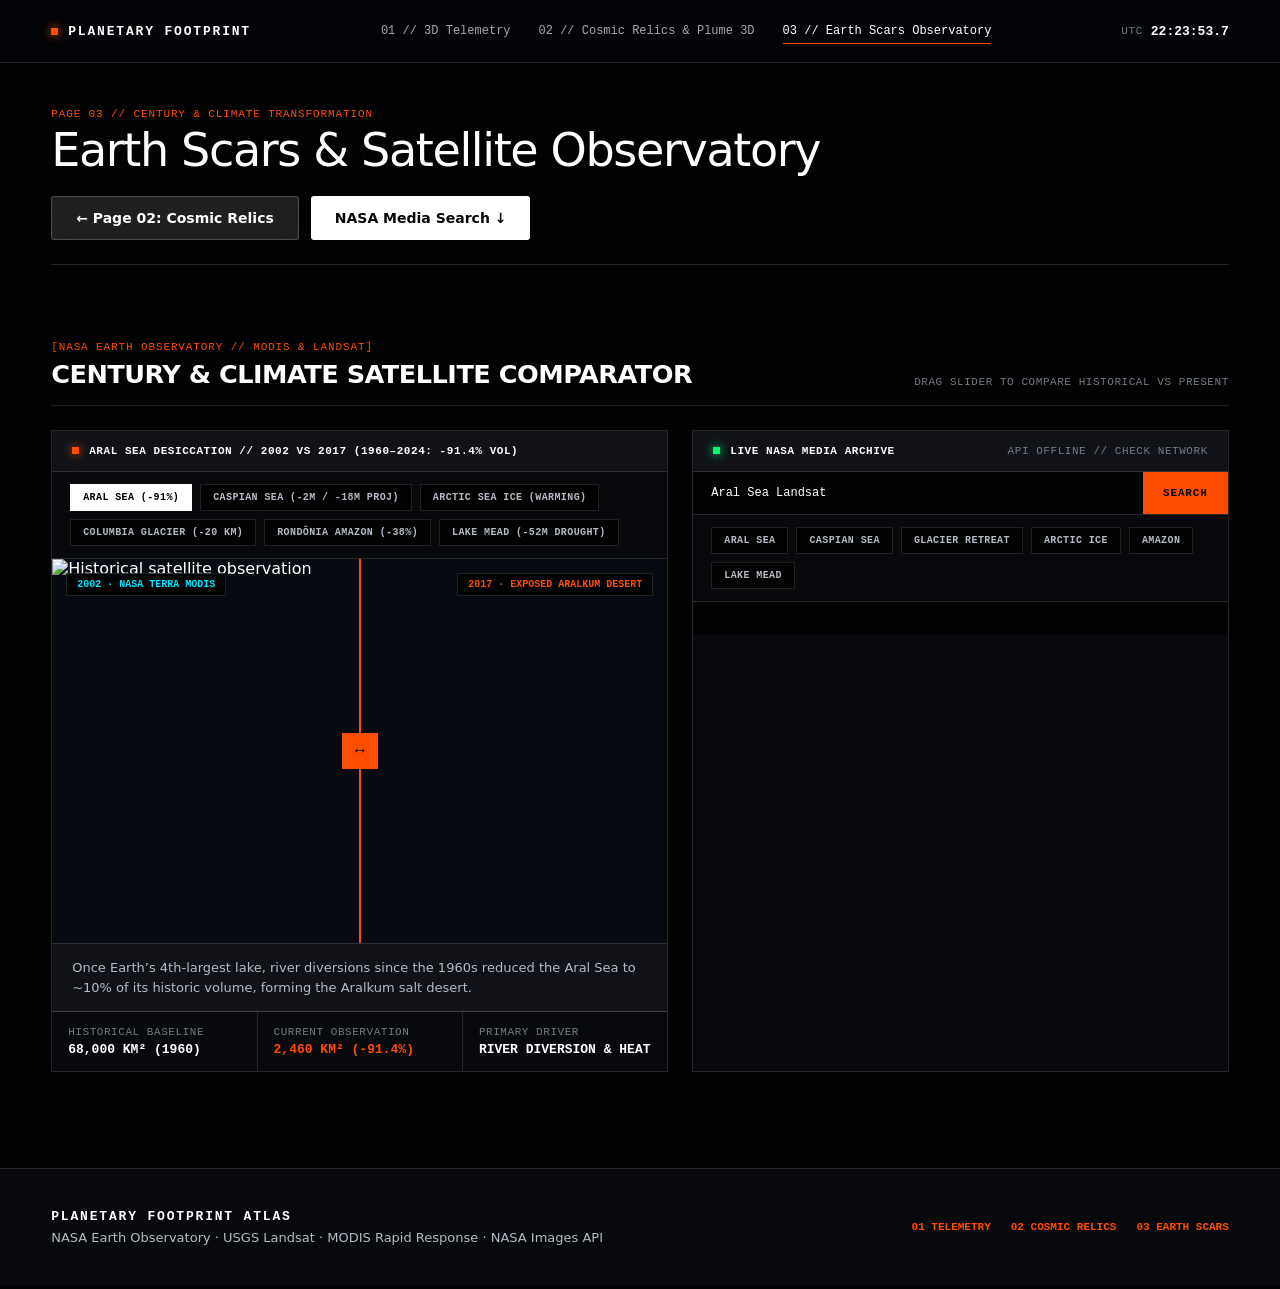
==== observatory.html @ a75065d1 "Add files via upload" ====
<!DOCTYPE html>
<html lang="en">
<head>
  <meta charset="UTF-8" />
  <meta name="viewport" content="width=device-width, initial-scale=1.0" />
  <title>EARTH SCARS &amp; SATELLITE OBSERVATORY // PLANETARY FOOTPRINT</title>
  <meta name="description" content="Compare real historical vs modern NASA satellite imagery of the Aral Sea, Caspian Sea, Arctic Sea Ice, Columbia Glacier, Amazon, and Lake Mead." />
  <link rel="stylesheet" href="style.css" />
</head>
<body>

  <header class="sys-header is-scrolled" id="sys-header">
    <div class="sys-header__inner page-container">
      <a href="index.html" class="sys-header__brand">
        <span class="signal-led signal-led--orange"></span>
        <span class="sys-code">PLANETARY FOOTPRINT</span>
      </a>

      <nav class="sys-header__nav" aria-label="Site Pages">
        <a href="index.html" class="sys-nav-link">01 // 3D Telemetry</a>
        <a href="relics.html" class="sys-nav-link">02 // Cosmic Relics &amp; Plume 3D</a>
        <a href="observatory.html" class="sys-nav-link active">03 // Earth Scars Observatory</a>
      </nav>

      <div class="sys-header__clock">
        <span class="mono-dim">UTC</span>
        <span id="utc-readout" class="mono-bright">00:00:00.0</span>
      </div>
    </div>
    <div id="scroll-progress" class="scroll-progress" aria-hidden="true"></div>
  </header>

  <main class="page-container main-stack page-sub-top">
    <section class="subhero">
      <div>
        <span class="sector-index">PAGE 03 // CENTURY &amp; CLIMATE TRANSFORMATION</span>
        <h1 class="subhero-title">Earth Scars &amp; Satellite Observatory</h1>
      </div>
      <div class="subhero-actions">
        <a href="relics.html" class="btn-cinema btn-cinema--ghost">&larr; Page 02: Cosmic Relics</a>
        <a href="#nasa-archive" class="btn-cinema btn-cinema--primary">NASA Media Search &darr;</a>
      </div>
    </section>

    <!-- REAL SATELLITE BEFORE/NOW COMPARATOR -->
    <section id="sector-earth" class="sector-block reveal-on-scroll is-visible">
      <div class="sector-header">
        <div class="sector-header__left">
          <span class="sector-index">[NASA EARTH OBSERVATORY // MODIS &amp; LANDSAT]</span>
          <h2 class="sector-title">CENTURY &amp; CLIMATE SATELLITE COMPARATOR</h2>
        </div>
        <div class="sector-header__right">
          <span class="mono-dim">DRAG SLIDER TO COMPARE HISTORICAL VS PRESENT</span>
        </div>
      </div>

      <div class="earth-archive-grid">
        <div class="viewport-box">
          <div class="viewport-toolbar">
            <div class="toolbar-title">
              <span class="signal-led signal-led--orange"></span>
              <span id="sat-title">ARAL SEA DESICCATION // 2002 VS 2017 (1960–2024: -91.4% VOL)</span>
            </div>
          </div>

          <div class="preset-strip" id="sat-case-tabs" role="group" aria-label="Satellite Case Studies">
            <button type="button" class="preset-btn active" data-case="aral">ARAL SEA (-91%)</button>
            <button type="button" class="preset-btn" data-case="caspian">CASPIAN SEA (-2M / -18M PROJ)</button>
            <button type="button" class="preset-btn" data-case="arctic">ARCTIC SEA ICE (WARMING)</button>
            <button type="button" class="preset-btn" data-case="columbia">COLUMBIA GLACIER (-20 KM)</button>
            <button type="button" class="preset-btn" data-case="rondonia">RONDÔNIA AMAZON (-38%)</button>
            <button type="button" class="preset-btn" data-case="mead">LAKE MEAD (-52M DROUGHT)</button>
          </div>

          <div class="scar-stage" id="sat-stage" tabindex="0" role="slider" aria-label="Before and Now Satellite Image Slider" aria-valuemin="2" aria-valuemax="98" aria-valuenow="50">
            <!-- Real Satellite NOW Image (Bottom layer) -->
            <img id="sat-img-after" class="sat-photo sat-photo--after" src="" alt="Modern satellite observation" />
            <!-- Real Satellite BEFORE Image (Clipped top layer) -->
            <img id="sat-img-before" class="sat-photo sat-photo--before" src="" alt="Historical satellite observation" />

            <span class="scar-tag scar-tag--before" id="sat-label-before">2002 · NASA TERRA MODIS</span>
            <span class="scar-tag scar-tag--after" id="sat-label-after">2017 · DESICCATED BASIN</span>

            <div id="sat-divider" class="scar-divider" style="left: 50%;">
              <div class="scar-handle">&harr;</div>
            </div>
          </div>

          <div class="scar-context-bar" id="sat-summary">
            Once Earth's 4th-largest lake, Soviet river diversions shrank the Aral Sea to ~10% of its 1960 extent, creating the new Aralkum Desert.
          </div>

          <div class="scar-metrics-row" id="sat-metrics">
            <div class="sat-metric-cell">
              <span class="mono-dim">HISTORICAL BASELINE</span>
              <span class="mono-bright" id="sat-m1">68,000 KM² (1960)</span>
            </div>
            <div class="sat-metric-cell">
              <span class="mono-dim">CURRENT OBSERVATION</span>
              <span class="mono-orange" id="sat-m2">2,460 KM² (-91.4%)</span>
            </div>
            <div class="sat-metric-cell">
              <span class="mono-dim">PRIMARY DRIVER</span>
              <span class="mono-bright" id="sat-m3">IRRIGATION &amp; ARIDIFICATION</span>
            </div>
          </div>
        </div>

        <!-- LIVE NASA IMAGES API ARCHIVE -->
        <div class="viewport-box" id="nasa-archive">
          <div class="viewport-toolbar">
            <div class="toolbar-title">
              <span class="signal-led signal-led--green"></span>
              <span>LIVE NASA MEDIA ARCHIVE</span>
            </div>
            <span class="mono-dim" id="api-status-badge">READY</span>
          </div>

          <form id="nasa-search-form" class="api-search-bar">
            <input
              type="text"
              id="nasa-search-input"
              class="api-input"
              value="Aral Sea Landsat"
              placeholder="Search NASA Archive (Caspian Sea, Glacier, Aral Sea)..."
              aria-label="Search NASA Image and Video Library"
            />
            <button type="submit" class="btn-industrial btn-industrial--primary">SEARCH</button>
          </form>

          <div class="preset-strip" id="api-quick-tags">
            <button type="button" class="preset-btn" data-query="Aral Sea Landsat">ARAL SEA</button>
            <button type="button" class="preset-btn" data-query="Caspian Sea MODIS">CASPIAN SEA</button>
            <button type="button" class="preset-btn" data-query="Columbia Glacier Alaska">GLACIER RETREAT</button>
            <button type="button" class="preset-btn" data-query="Arctic Sea Ice">ARCTIC ICE</button>
            <button type="button" class="preset-btn" data-query="Rondonia deforestation">AMAZON</button>
            <button type="button" class="preset-btn" data-query="Lake Mead drought">LAKE MEAD</button>
          </div>

          <div id="nasa-api-results" class="api-results-grid"></div>
        </div>
      </div>
    </section>
  </main>

  <footer class="sys-footer">
    <div class="page-container sys-footer__inner">
      <div class="sys-footer__cell">
        <div class="sys-code">PLANETARY FOOTPRINT ATLAS</div>
        <p class="footer-note">NASA Earth Observatory · USGS Landsat · MODIS Rapid Response · NASA Images API</p>
      </div>
      <div class="sys-footer__links">
        <a href="index.html">01 TELEMETRY</a>
        <a href="relics.html">02 COSMIC RELICS</a>
        <a href="observatory.html">03 EARTH SCARS</a>
      </div>
    </div>
  </footer>

  <!-- Hidden DOM compat shim for app.js -->
  <div hidden aria-hidden="true">
    <span id="live-voyager-au"></span>
    <span id="eyes-active-label"></span>
    <a id="eyes-external-link"></a>
    <div id="eyes-preset-strip"></div>
    <iframe id="nasa-eyes-iframe"></iframe>
    <span id="glb-active-label"></span>
    <a id="glb-source-link"></a>
    <div id="glb-preset-strip"></div>
    <div id="nasa-model-viewer"></div>
    <span id="glb-description"></span>
    <div id="nssdca-filter-bar"></div>
    <div id="nssdca-cards-container"></div>
    <div id="artemis-body-switch"></div>
    <span id="artemis-map-title"></span>
    <button id="sim-apollo12-case"></button>
    <button id="sim-safe-case"></button>
    <canvas id="artemis-canvas" width="920" height="500"></canvas>
    <span id="artemis-cursor-readout"></span>
    <div id="artemis-verdict-box"></div>
    <div id="artemis-verdict-title"></div>
    <div id="artemis-verdict-text"></div>
    <span id="artemis-latlon"></span>
    <span id="artemis-nearest-relic"></span>
    <span id="artemis-standoff-km"></span>
    <span id="artemis-plume-vel"></span>
    <table><tbody id="artemis-matrix-body"></tbody></table>
    <span id="scar-active-title"></span>
    <div id="scar-selector"></div>
    <div id="scar-stage"></div>
    <canvas id="scar-canvas" width="880" height="460"></canvas>
    <div id="scar-divider"></div>
    <div id="scar-metrics-row"></div>
  </div>

  <script src="app.js"></script>
  <script>
    (function () {
      const progressBar = document.getElementById('scroll-progress');
      window.addEventListener('scroll', () => {
        const docH = document.documentElement.scrollHeight - window.innerHeight;
        if (progressBar) progressBar.style.width = (docH > 0 ? Math.min(100, (window.scrollY / docH) * 100) : 0).toFixed(2) + '%';
      }, { passive: true });

      // Verified NASA Earth Observatory / Wikimedia Commons Satellite Image Pairs
      const CASES = {
        aral: {
          title: 'ARAL SEA DESICCATION // 2002 VS 2017 (1960–2024: -91.4% VOL)',
          beforeImg: 'https://upload.wikimedia.org/wikipedia/commons/7/70/Aral_sea_from_space_in_2002.jpg',
          afterImg: 'https://upload.wikimedia.org/wikipedia/commons/2/23/Aral_Sea_August_2017.jpg',
          beforeLabel: '2002 · NASA TERRA MODIS',
          afterLabel: '2017 · EXPOSED ARALKUM DESERT',
          summary: 'Once Earth’s 4th-largest lake, river diversions since the 1960s reduced the Aral Sea to ~10% of its historic volume, forming the Aralkum salt desert.',
          m1: '68,000 KM² (1960)',
          m2: '2,460 KM² (-91.4%)',
          m3: 'RIVER DIVERSION & HEAT'
        },
        caspian: {
          title: 'CASPIAN SEA RETREAT // 2006 VS 2024 (WARMING EVAPORATION)',
          beforeImg: 'https://assets.science.nasa.gov/dynamicimage/assets/science/esd/eo/images/imagerecords/150000/150452/caspian_amo_2006263.jpg',
          afterImg: 'https://commons.wikimedia.org/wiki/Special:FilePath/Shrinking_Caspian_Sea_(MODIS_2024-10-08).jpg?width=1200',
          beforeLabel: 'SEPT 2006 · TERRA MODIS',
          afterLabel: 'SEPT 2024 · EXPOSED SALT CRUST',
          summary: 'Earth’s largest inland sea is dropping rapidly as warmer air increases evaporation. Projections warn of a 9–18 m drop by 2100, exposing 93,000 km² of dry seabed.',
          m1: '-27M MSL (1995 PEAK)',
          m2: '-2.0M DROP (36K KM² RISK)',
          m3: 'GLOBAL WARMING EVAPORATION'
        },
        arctic: {
          title: 'ARCTIC SEA ICE DECLINE // 1984 VS 2016 (GLOBAL WARMING)',
          beforeImg: 'https://upload.wikimedia.org/wikipedia/commons/0/0e/September_arctic_sea_ice_extent_and_age_for_1984.png',
          afterImg: 'https://upload.wikimedia.org/wikipedia/commons/e/ec/Arctic_Sea_Ice_Is_Losing_Its_Bulwark_Against_Warming_Summers_%2829992498773%29.jpg',
          beforeLabel: 'SEPT 1984 · MULTI-YEAR ICE PACK',
          afterLabel: '2016+ · THINNED SEASONAL ICE',
          summary: 'Arctic warming has eliminated 95% of the oldest, thickest multi-year sea ice since 1984, replacing bright reflective ice with dark heat-absorbing ocean.',
          m1: '7.0M KM² (1980s MIN)',
          m2: '-95% OLD THICK ICE LOST',
          m3: 'POLAR AMPLIFICATION (+3.8×)'
        },
        columbia: {
          title: 'COLUMBIA GLACIER RETREAT, ALASKA // 1986 VS 2011+ (LANDSAT)',
          beforeImg: 'https://assets.science.nasa.gov/dynamicimage/assets/science/esd/eo/woc/images/columbia_glacier/columbia_tm5_1986209.jpg',
          afterImg: 'https://upload.wikimedia.org/wikipedia/commons/d/d3/World_of_Change_Columbia_Glacier%2C_Alaska_%287215814492%29.png',
          beforeLabel: 'JULY 1986 · LANDSAT 5',
          afterLabel: '2011+ · >20 KM TERMINUS RETREAT',
          summary: 'One of Earth’s fastest-retreating tidewater glaciers: since 1980 it has retreated over 20 km inland and lost roughly half its total ice thickness and volume.',
          m1: 'HEATHER ISLAND (1980)',
          m2: '-20 KM RETREAT / -50% VOL',
          m3: 'OCEAN & AIR WARMING'
        },
        rondonia: {
          title: 'RONDÔNIA AMAZON DEFORESTATION // 2000 VS 2007 (TERRA MODIS)',
          beforeImg: 'https://upload.wikimedia.org/wikipedia/commons/3/34/Amazon_deforestation_20000730.jpg',
          afterImg: 'https://assets.science.nasa.gov/dynamicimage/assets/science/esd/eo/images/imagerecords/38000/38782/amazon_deforestation_20070812.jpg',
          beforeLabel: 'JULY 2000 · INTACT CANOPY',
          afterLabel: 'AUG 2007 · FISHBONE CLEARINGS',
          summary: 'Road networks carved characteristic fishbone clearings across Rondônia, converting carbon-rich tropical rainforest into pasture and cropland.',
          m1: '208,000 KM² FOREST',
          m2: '-38% CANOPY CLEARED',
          m3: 'LOGGING & CATTLE EXPANSION'
        },
        mead: {
          title: 'LAKE MEAD MEGADROUGHT // 2000 VS 2022 (LANDSAT 7 & 8)',
          beforeImg: 'https://upload.wikimedia.org/wikipedia/commons/5/58/Lake_Mead_6_July_2000.jpg',
          afterImg: 'https://commons.wikimedia.org/wiki/Special:FilePath/Lake_Mead_3_July_2022.jpg?width=1200',
          beforeLabel: 'JULY 2000 · 341M ELEVATION',
          afterLabel: 'JULY 2022 · 27% CAPACITY',
          summary: 'Twenty-two years of climate-driven Western U.S. megadrought and over-allocation dropped Lake Mead by 52 meters, exposing bleached mineral bathtub rings.',
          m1: '365M ELEV (FULL)',
          m2: '317M (27% CAPACITY)',
          m3: 'MEGADROUGHT & DEMAND'
        }
      };

      const stage = document.getElementById('sat-stage');
      const divider = document.getElementById('sat-divider');
      const beforeImg = document.getElementById('sat-img-before');
      const afterImg = document.getElementById('sat-img-after');
      const tabs = document.getElementById('sat-case-tabs');
      let splitPct = 50;

      function applySplit(pct) {
        splitPct = Math.max(2, Math.min(98, pct));
        divider.style.left = splitPct + '%';
        beforeImg.style.clipPath = `inset(0 ${(100 - splitPct).toFixed(2)}% 0 0)`;
        stage.setAttribute('aria-valuenow', Math.round(splitPct));
      }

      function loadCase(key) {
        const d = CASES[key] || CASES.aral;
        document.getElementById('sat-title').textContent = d.title;
        document.getElementById('sat-label-before').textContent = d.beforeLabel;
        document.getElementById('sat-label-after').textContent = d.afterLabel;
        document.getElementById('sat-summary').textContent = d.summary;
        document.getElementById('sat-m1').textContent = d.m1;
        document.getElementById('sat-m2').textContent = d.m2;
        document.getElementById('sat-m3').textContent = d.m3;
        beforeImg.src = d.beforeImg;
        afterImg.src = d.afterImg;
      }

      tabs.addEventListener('click', (e) => {
        const btn = e.target.closest('[data-case]');
        if (!btn) return;
        tabs.querySelectorAll('.preset-btn').forEach((b) => b.classList.toggle('active', b === btn));
        loadCase(btn.dataset.case);
      });

      let dragging = false;
      function updateFromPointer(clientX) {
        const r = stage.getBoundingClientRect();
        applySplit(((clientX - r.left) / r.width) * 100);
      }
      stage.addEventListener('pointerdown', (e) => { dragging = true; stage.setPointerCapture(e.pointerId); updateFromPointer(e.clientX); });
      stage.addEventListener('pointermove', (e) => { if (dragging) updateFromPointer(e.clientX); });
      stage.addEventListener('pointerup', () => { dragging = false; });
      stage.addEventListener('keydown', (e) => {
        if (e.key === 'ArrowLeft') applySplit(splitPct - 4);
        if (e.key === 'ArrowRight') applySplit(splitPct + 4);
      });

      loadCase('aral');
      applySplit(50);

      // Load ?q= deep link if navigated from Page 2
      const q = new URLSearchParams(window.location.search).get('q');
      if (q) {
        const input = document.getElementById('nasa-search-input');
        const form = document.getElementById('nasa-search-form');
        if (input && form) {
          input.value = q;
          setTimeout(() => form.dispatchEvent(new Event('submit', { bubbles: true, cancelable: true })), 150);
        }
      }
    })();
  </script>
</body>
</html>
---- style.css ----
@font-face {
  font-family: 'Geist';
  src: url('https://cdn.jsdelivr.net/npm/geist@1.3.0/dist/fonts/geist-sans/Geist-Regular.woff2') format('woff2');
  font-weight: 400; font-style: normal; font-display: swap;
}
@font-face {
  font-family: 'Geist';
  src: url('https://cdn.jsdelivr.net/npm/geist@1.3.0/dist/fonts/geist-sans/Geist-SemiBold.woff2') format('woff2');
  font-weight: 600; font-style: normal; font-display: swap;
}
@font-face {
  font-family: 'Geist Mono';
  src: url('https://cdn.jsdelivr.net/npm/geist@1.3.0/dist/fonts/geist-mono/GeistMono-Regular.woff2') format('woff2');
  font-weight: 400; font-style: normal; font-display: swap;
}
@font-face {
  font-family: 'Geist Mono';
  src: url('https://cdn.jsdelivr.net/npm/geist@1.3.0/dist/fonts/geist-mono/GeistMono-SemiBold.woff2') format('woff2');
  font-weight: 600; font-style: normal; font-display: swap;
}

:root {
  --font-sans: 'Geist', system-ui, -apple-system, sans-serif;
  --font-mono: 'Geist Mono', ui-monospace, SFMono-Regular, monospace;
  --bg-void: #020203;
  --bg-panel: #08090c;
  --bg-elevated: #101218;
  --bg-hover: #171a22;
  --grid-line: rgba(255, 255, 255, 0.12);
  --grid-line-strong: rgba(255, 255, 255, 0.28);
  --text-white: #ffffff;
  --text-steel: #b4bac4;
  --text-dim: #737a86;
  --sig-orange: #ff4d00;
  --sig-green: #00ff66;
  --sig-red: #ff2a4b;
  --sig-cyan: #00e5ff;
  --ease-out-expo: cubic-bezier(0.16, 1, 0.3, 1);
}

*, *::before, *::after { box-sizing: border-box; margin: 0; padding: 0; font-style: normal; }
html { scroll-behavior: smooth; background-color: var(--bg-void); color: var(--text-white); font-family: var(--font-sans); }
body { background-color: var(--bg-void); min-height: 100vh; overflow-x: hidden; -webkit-font-smoothing: antialiased; }
a { color: inherit; text-decoration: none; }
button, input { font-family: inherit; background: none; border: none; color: inherit; }
button { cursor: pointer; }

.page-container { width: 100%; max-width: 1480px; margin: 0 auto; padding-left: clamp(20px, 4vw, 64px); padding-right: clamp(20px, 4vw, 64px); }
.main-stack { display: flex; flex-direction: column; gap: 76px; padding-top: 72px; padding-bottom: 96px; }
.page-sub-top { padding-top: 108px; }

/* HEADER */
.sys-header { position: fixed; top: 0; left: 0; right: 0; z-index: 200; transition: background-color 0.3s ease, border-color 0.3s ease; border-bottom: 1px solid transparent; }
.sys-header.is-scrolled { background-color: rgba(4, 5, 8, 0.88); backdrop-filter: blur(16px); border-bottom-color: var(--grid-line); }
.sys-header__inner { height: 62px; display: flex; align-items: center; justify-content: space-between; gap: 24px; }
.sys-header__brand { display: inline-flex; align-items: center; gap: 10px; }
.sys-code { font-family: var(--font-mono); font-size: 13px; font-weight: 600; letter-spacing: 0.14em; }
.signal-led { width: 7px; height: 7px; display: inline-block; flex-shrink: 0; }
.signal-led--orange { background-color: var(--sig-orange); box-shadow: 0 0 10px var(--sig-orange); }
.signal-led--green { background-color: var(--sig-green); box-shadow: 0 0 10px var(--sig-green); }
.sys-header__nav { display: flex; align-items: center; gap: 28px; overflow-x: auto; }
.sys-nav-link { font-family: var(--font-mono); font-size: 12px; color: rgba(255, 255, 255, 0.65); white-space: nowrap; padding: 6px 0; position: relative; transition: color 0.2s ease; }
.sys-nav-link:hover, .sys-nav-link.active { color: var(--text-white); }
.sys-nav-link.active::after { content: ''; position: absolute; left: 0; right: 0; bottom: 0; height: 1px; background-color: var(--sig-orange); }
.sys-header__clock { display: flex; align-items: center; gap: 8px; font-family: var(--font-mono); font-size: 12px; }
.scroll-progress { position: absolute; left: 0; bottom: -1px; height: 2px; width: 0%; background: linear-gradient(90deg, var(--sig-orange), var(--sig-cyan)); pointer-events: none; }

.mono-dim { font-family: var(--font-mono); font-size: 11px; color: var(--text-dim); letter-spacing: 0.05em; }
.mono-bright { font-family: var(--font-mono); font-size: 13px; font-weight: 600; color: var(--text-white); }
.mono-orange { font-family: var(--font-mono); font-size: 13px; font-weight: 600; color: var(--sig-orange); }

/* HERO */
.hero-stage { position: relative; min-height: 100vh; display: flex; align-items: center; overflow: hidden; background: radial-gradient(circle at 72% 48%, #101622 0%, #020203 70%); }
#hero-3d-canvas { position: absolute; inset: 0; width: 100%; height: 100%; z-index: 1; }
.hero-vignette { position: absolute; inset: 0; z-index: 2; pointer-events: none; background: linear-gradient(90deg, rgba(2,2,3,0.86) 0%, rgba(2,2,3,0.42) 48%, rgba(2,2,3,0.08) 100%), linear-gradient(180deg, rgba(2,2,3,0.35) 0%, rgba(2,2,3,0) 30%, rgba(2,2,3,0.92) 100%); }
.hero-3d-craft { position: absolute; right: 4%; top: 12%; width: min(46vw, 660px); height: min(68vh, 620px); z-index: 3; animation: hero-float 7s ease-in-out infinite; }
.hero-3d-craft model-viewer { width: 100%; height: 100%; background: transparent; --poster-color: transparent; }
@keyframes hero-float { 0%, 100% { transform: translateY(0px); } 50% { transform: translateY(-12px); } }
.hero-inner { position: relative; z-index: 4; padding-top: 90px; padding-bottom: 60px; pointer-events: none; }
.hero-minimal { max-width: 600px; display: flex; flex-direction: column; gap: 22px; pointer-events: auto; }
.display-title { font-size: clamp(2.8rem, 5.2vw, 4.75rem); font-weight: 400; line-height: 1.02; letter-spacing: -0.035em; color: var(--text-white); }
.hero-lead { font-size: clamp(1.05rem, 1.45vw, 1.3rem); color: rgba(255, 255, 255, 0.78); line-height: 1.45; max-width: 480px; }
.hero-actions { display: flex; flex-wrap: wrap; gap: 12px; margin-top: 6px; }
.btn-cinema { display: inline-flex; align-items: center; gap: 10px; padding: 13px 24px; font-size: 14px; font-weight: 600; border-radius: 3px; transition: transform 0.22s var(--ease-out-expo), background-color 0.2s ease; }
.btn-cinema:hover { transform: translateY(-2px); }
.btn-cinema--primary { background-color: #ffffff; color: #050507; }
.btn-cinema--ghost { background-color: rgba(255, 255, 255, 0.12); backdrop-filter: blur(10px); color: #ffffff; border: 1px solid rgba(255, 255, 255, 0.2); }
.btn-cinema--ghost:hover { background-color: rgba(255, 255, 255, 0.2); }
.hero-strip { margin-top: 32px; padding-top: 22px; border-top: 1px solid rgba(255, 255, 255, 0.16); display: flex; flex-wrap: wrap; gap: 32px; }
.hero-strip__item { display: flex; flex-direction: column; gap: 4px; }
.hero-strip__brand { font-family: var(--font-mono); font-size: 10px; letter-spacing: 0.14em; color: rgba(255, 255, 255, 0.52); }
.hero-strip__val { font-family: var(--font-mono); font-size: 13px; font-weight: 600; color: rgba(255, 255, 255, 0.92); }

/* SUBPAGE COMPACT BANNER & PAGE PORTALS */
.subhero { display: flex; flex-wrap: wrap; justify-content: space-between; align-items: flex-end; gap: 20px; padding-bottom: 24px; border-bottom: 1px solid var(--grid-line); }
.subhero-title { font-size: clamp(2rem, 3.6vw, 3.1rem); font-weight: 400; letter-spacing: -0.03em; line-height: 1.08; }
.subhero-actions { display: flex; flex-wrap: wrap; gap: 12px; }

.page-portals { display: grid; grid-template-columns: 1fr 1fr; gap: 24px; }
.portal-card { border: 1px solid var(--grid-line); background: var(--bg-panel); padding: 32px; display: flex; flex-direction: column; justify-content: space-between; gap: 20px; transition: border-color 0.2s ease, transform 0.25s var(--ease-out-expo), background-color 0.2s ease; }
.portal-card:hover { border-color: var(--sig-orange); background: var(--bg-elevated); transform: translateY(-4px); }
.portal-title { font-size: 22px; font-weight: 600; margin-top: 6px; }
.portal-desc { font-size: 14px; color: var(--text-steel); margin-top: 8px; line-height: 1.55; }
.portal-arrow { font-family: var(--font-mono); font-size: 12px; font-weight: 600; color: var(--sig-orange); }

/* REVEALS */
.reveal-on-scroll { opacity: 0; transform: translateY(28px); transition: opacity 0.7s var(--ease-out-expo), transform 0.7s var(--ease-out-expo); }
.reveal-on-scroll.is-visible { opacity: 1; transform: translateY(0); }
.card-animate-ready { opacity: 0; transform: translateY(18px); transition: opacity 0.55s var(--ease-out-expo), transform 0.55s var(--ease-out-expo), border-color 0.2s ease, background-color 0.2s ease; transition-delay: calc(var(--stagger, 0) * 35ms); }
.card-animate-ready.card-animate-in { opacity: 1; transform: translateY(0); }

/* SECTORS */
.sector-block { scroll-margin-top: 86px; display: flex; flex-direction: column; gap: 24px; }
.sector-header { display: flex; flex-wrap: wrap; justify-content: space-between; align-items: flex-end; padding-bottom: 16px; border-bottom: 1px solid var(--grid-line); gap: 16px; }
.sector-index { display: block; font-family: var(--font-mono); font-size: 11px; color: var(--sig-orange); letter-spacing: 0.08em; margin-bottom: 6px; }
.sector-title { font-size: clamp(20px, 2vw, 28px); font-weight: 600; letter-spacing: -0.02em; text-transform: uppercase; }

/* SECTOR 01 */
.dual-3d-grid { display: grid; grid-template-columns: minmax(0, 1.2fr) minmax(0, 1fr); gap: 24px; }
.viewport-box { display: flex; flex-direction: column; border: 1px solid var(--grid-line); background-color: var(--bg-panel); overflow: hidden; }
.viewport-toolbar { display: flex; justify-content: space-between; align-items: center; padding: 14px 20px; border-bottom: 1px solid var(--grid-line); background-color: var(--bg-elevated); gap: 12px; flex-wrap: wrap; }
.toolbar-title { display: flex; align-items: center; gap: 10px; font-family: var(--font-mono); font-size: 11px; font-weight: 600; letter-spacing: 0.05em; }
.toolbar-ext { font-family: var(--font-mono); font-size: 11px; color: var(--sig-orange); font-weight: 600; }
.preset-strip { display: flex; flex-wrap: wrap; gap: 8px; padding: 12px 18px; border-bottom: 1px solid var(--grid-line); background-color: var(--bg-panel); }
.preset-btn { padding: 7px 12px; font-family: var(--font-mono); font-size: 10px; font-weight: 600; letter-spacing: 0.04em; color: var(--text-steel); border: 1px solid var(--grid-line); background-color: var(--bg-void); transition: all 0.16s ease; }
.preset-btn:hover { color: var(--text-white); border-color: var(--grid-line-strong); background-color: var(--bg-hover); }
.preset-btn.active { background-color: var(--text-white); border-color: var(--text-white); color: var(--bg-void); }
.iframe-stage, .model-stage { position: relative; width: 100%; height: 500px; background-color: #030305; }
#nasa-eyes-iframe, #nasa-model-viewer { width: 100%; height: 100%; border: none; display: block; }
.viewport-footer { display: flex; justify-content: space-between; align-items: center; padding: 14px 20px; border-top: 1px solid var(--grid-line); background-color: var(--bg-elevated); font-family: var(--font-mono); font-size: 11px; color: var(--text-steel); gap: 12px; flex-wrap: wrap; }

/* SECTOR 02: VISUAL NSSDCA CARDS */
.filter-bar { display: flex; flex-wrap: wrap; gap: 8px; }
.filter-btn { padding: 9px 15px; font-family: var(--font-mono); font-size: 11px; font-weight: 600; color: var(--text-steel); border: 1px solid var(--grid-line); background-color: var(--bg-panel); transition: all 0.18s ease; }
.filter-btn.active, .filter-btn:hover { background-color: var(--text-white); border-color: var(--text-white); color: var(--bg-void); }
.nssdca-grid { display: grid; grid-template-columns: repeat(auto-fill, minmax(340px, 1fr)); gap: 24px; }
.nssdca-card { border: 1px solid var(--grid-line); background-color: var(--bg-panel); display: flex; flex-direction: column; justify-content: space-between; overflow: hidden; }
.nssdca-card:hover { border-color: var(--grid-line-strong); background-color: var(--bg-elevated); transform: translateY(-4px); }
.nssdca-card__media { position: relative; height: 190px; background: radial-gradient(circle at 50% 40%, #151b26 0%, #06070a 100%); border-bottom: 1px solid var(--grid-line); overflow: hidden; }
.nssdca-card__media img { position: absolute; inset: 0; width: 100%; height: 100%; object-fit: cover; opacity: 0; transition: opacity 0.5s ease, transform 0.6s var(--ease-out-expo); }
.nssdca-card__media img.is-loaded { opacity: 0.88; }
.nssdca-card:hover .nssdca-card__media img.is-loaded { transform: scale(1.04); opacity: 1; }
.nssdca-media-overlay { position: absolute; inset: 0; padding: 14px; display: flex; justify-content: space-between; align-items: flex-start; background: linear-gradient(180deg, rgba(0,0,0,0.68) 0%, rgba(0,0,0,0) 45%, rgba(8,9,12,0.92) 100%); pointer-events: none; }
.nssdca-id-badge { font-family: var(--font-mono); font-size: 10px; font-weight: 600; color: var(--sig-orange); background: rgba(0,0,0,0.75); border: 1px solid var(--sig-orange); padding: 3px 8px; }
.nssdca-domain-tag { font-family: var(--font-mono); font-size: 10px; color: var(--text-white); background: rgba(0,0,0,0.72); border: 1px solid var(--grid-line); padding: 3px 8px; }
.nssdca-card > :not(.nssdca-card__media) { padding-left: 22px; padding-right: 22px; }
.nssdca-title { font-size: 18px; font-weight: 600; text-transform: uppercase; margin-top: 18px; line-height: 1.25; }
.nssdca-resting { font-family: var(--font-mono); font-size: 11px; color: var(--sig-green); margin-top: 6px; }
.nssdca-desc { font-size: 13px; color: var(--text-steel); line-height: 1.55; margin-top: 12px; display: -webkit-box; -webkit-line-clamp: 2; -webkit-box-orient: vertical; overflow: hidden; }
.nssdca-meta-table { display: grid; grid-template-columns: 1fr 1fr; gap: 1px; background-color: var(--grid-line); border-top: 1px solid var(--grid-line); border-bottom: 1px solid var(--grid-line); margin-top: 16px; padding-left: 0 !important; padding-right: 0 !important; }
.nssdca-meta-cell { padding: 11px 16px; background-color: var(--bg-void); font-family: var(--font-mono); font-size: 11px; }
.nssdca-meta-cell span { display: block; font-size: 9px; color: var(--text-dim); margin-bottom: 3px; }
.nssdca-actions { display: flex; flex-wrap: wrap; gap: 8px; padding-top: 16px; padding-bottom: 20px; }
.micro-action { padding: 8px 12px; font-family: var(--font-mono); font-size: 10px; font-weight: 600; letter-spacing: 0.04em; border: 1px solid var(--grid-line-strong); background-color: var(--bg-void); color: var(--text-white); transition: all 0.15s ease; }
.micro-action:hover { background-color: var(--text-white); color: var(--bg-void); }
.micro-action--alert { border-color: var(--sig-orange); color: var(--sig-orange); }
.micro-action--alert:hover { background-color: var(--sig-orange); color: var(--bg-void); }

/* SECTOR 03: 3D ARTEMIS */
.artemis-layout { display: grid; grid-template-columns: minmax(0, 1.38fr) minmax(350px, 410px); gap: 24px; align-items: start; }
.artemis-map-cell { border: 1px solid var(--grid-line); background-color: var(--bg-panel); display: flex; flex-direction: column; }
.toolbar-actions { display: flex; gap: 8px; flex-wrap: wrap; }
.tactical-canvas-wrap { position: relative; width: 100%; aspect-ratio: 920 / 500; background-color: #05070a; overflow: hidden; cursor: crosshair; }
#artemis-canvas { position: absolute; inset: 0; width: 100%; height: 100%; opacity: 0; pointer-events: none; }
#artemis-3d-canvas { position: relative; z-index: 2; width: 100%; height: 100%; display: block; }
.artemis-3d-labels { position: absolute; inset: 0; z-index: 3; pointer-events: none; }
.artemis-pin { position: absolute; transform: translate(-50%, -100%); padding: 3px 8px; font-family: var(--font-mono); font-size: 10px; font-weight: 600; color: #ffffff; background: rgba(6,8,12,0.85); border: 1px solid var(--sig-orange); white-space: nowrap; }
.artemis-pin.is-breach { border-color: var(--sig-red); color: #ffdbe1; background: rgba(90,8,20,0.9); }
.artemis-hud-cell { display: flex; flex-direction: column; border: 1px solid var(--grid-line); background-color: var(--bg-panel); }
.hud-block { padding: 18px 20px; border-bottom: 1px solid var(--grid-line); display: flex; flex-direction: column; gap: 10px; }
.hud-block:last-child { border-bottom: none; }
.verdict-banner { padding: 14px; border: 1px solid var(--grid-line-strong); }
.verdict-banner--ok { border-color: var(--sig-green); background-color: rgba(0,255,102,0.06); }
.verdict-banner--violation { border-color: var(--sig-red); background-color: rgba(255,42,75,0.12); }
.verdict-title { font-family: var(--font-mono); font-size: 12px; font-weight: 600; margin-bottom: 4px; }
.verdict-banner--ok .verdict-title { color: var(--sig-green); }
.verdict-banner--violation .verdict-title { color: var(--sig-red); }
.verdict-text { font-size: 12px; color: var(--text-steel); line-height: 1.5; }
.hud-metrics-grid { display: grid; grid-template-columns: 1fr 1fr; border-bottom: 1px solid var(--grid-line); }
.hud-metric { padding: 14px 18px; border-right: 1px solid var(--grid-line); border-bottom: 1px solid var(--grid-line); display: flex; flex-direction: column; gap: 4px; }
.hud-metric:nth-child(2n) { border-right: none; }
.hud-metric:nth-last-child(-n+2) { border-bottom: none; }
.precedent-thumb { position: relative; height: 112px; border: 1px solid var(--grid-line); background-color: #0b0e14; background-size: cover; background-position: center; display: flex; align-items: flex-end; padding: 10px; }
.precedent-badge { font-family: var(--font-mono); font-size: 10px; font-weight: 600; color: var(--sig-orange); }
.hud-historical-copy { font-size: 12px; color: var(--text-steel); line-height: 1.5; }
.tactical-table { width: 100%; border-collapse: collapse; font-family: var(--font-mono); font-size: 11px; }
.tactical-table th { text-align: left; padding: 8px 6px; color: var(--text-dim); border-bottom: 1px solid var(--grid-line); }
.tactical-table td { padding: 8px 6px; border-bottom: 1px solid var(--grid-line); color: var(--text-steel); }
.tactical-table tbody tr { cursor: pointer; }
.tactical-table tbody tr:hover { background-color: var(--bg-hover); }
.tactical-table tbody tr.breach-row td { color: var(--sig-red); font-weight: 600; }

/* SECTOR 04: REAL SATELLITE COMPARATOR */
.earth-archive-grid { display: grid; grid-template-columns: minmax(0, 1.15fr) minmax(0, 1fr); gap: 24px; }
.scar-stage { position: relative; width: 100%; aspect-ratio: 16 / 10; background-color: #04060a; overflow: hidden; cursor: ew-resize; user-select: none; }
.sat-photo { position: absolute; inset: 0; width: 100%; height: 100%; object-fit: cover; pointer-events: none; background: #070a10; }
.sat-photo--after { z-index: 1; }
.sat-photo--before { z-index: 2; }
.scar-tag { position: absolute; top: 14px; z-index: 3; font-family: var(--font-mono); font-size: 10px; font-weight: 600; padding: 5px 10px; background: rgba(0, 0, 0, 0.82); border: 1px solid var(--grid-line); }
.scar-tag--before { left: 14px; color: var(--sig-cyan); }
.scar-tag--after { right: 14px; color: var(--sig-orange); }
.scar-divider { position: absolute; top: 0; bottom: 0; z-index: 4; width: 2px; background-color: var(--sig-orange); transform: translateX(-50%); pointer-events: none; }
.scar-handle { position: absolute; top: 50%; left: 50%; transform: translate(-50%, -50%); width: 36px; height: 36px; background-color: var(--sig-orange); color: var(--bg-void); font-family: var(--font-mono); font-weight: 600; display: flex; align-items: center; justify-content: center; }
.scar-context-bar { padding: 14px 20px; border-top: 1px solid var(--grid-line); font-size: 13px; color: var(--text-steel); line-height: 1.5; background: var(--bg-elevated); }
.scar-metrics-row { display: grid; grid-template-columns: repeat(3, 1fr); gap: 1px; background-color: var(--grid-line); border-top: 1px solid var(--grid-line); }
.sat-metric-cell { background-color: var(--bg-panel); padding: 14px 16px; display: flex; flex-direction: column; gap: 4px; }

.api-search-bar { display: grid; grid-template-columns: 1fr auto; border-bottom: 1px solid var(--grid-line); }
.api-input { padding: 14px 18px; font-family: var(--font-mono); font-size: 12px; color: var(--text-white); background-color: var(--bg-void); }
.api-input:focus { outline: none; background-color: var(--bg-elevated); }
.btn-industrial { padding: 12px 20px; font-family: var(--font-mono); font-size: 11px; font-weight: 600; letter-spacing: 0.08em; background-color: var(--sig-orange); color: var(--bg-void); }
.btn-industrial:hover { background-color: var(--text-white); }
.api-results-grid { display: grid; grid-template-columns: repeat(2, 1fr); gap: 14px; padding: 16px; max-height: 510px; overflow-y: auto; background-color: var(--bg-void); }
.api-item { border: 1px solid var(--grid-line); padding: 14px; display: flex; flex-direction: column; gap: 8px; background-color: var(--bg-panel); }
.api-item:hover { border-color: var(--grid-line-strong); background-color: var(--bg-elevated); }
.api-item img { width: 100%; height: 150px; object-fit: cover; border: 1px solid var(--grid-line); }
.api-item-title { font-size: 12px; font-weight: 600; color: var(--text-white); line-height: 1.4; }
.api-item-meta { font-family: var(--font-mono); font-size: 10px; color: var(--sig-orange); }

/* FOOTER */
.sys-footer { border-top: 1px solid var(--grid-line); background-color: var(--bg-panel); padding: 40px 0; }
.sys-footer__inner { display: flex; flex-wrap: wrap; justify-content: space-between; align-items: center; gap: 24px; }
.footer-note { font-size: 13px; color: var(--text-steel); margin-top: 6px; }
.sys-footer__links { display: flex; flex-wrap: wrap; gap: 20px; font-family: var(--font-mono); font-size: 11px; font-weight: 600; color: var(--sig-orange); }

@media (max-width: 1180px) {
  .hero-3d-craft { width: min(50vw, 480px); opacity: 0.72; }
  .dual-3d-grid, .artemis-layout, .earth-archive-grid, .page-portals { grid-template-columns: 1fr; }
}

@media (max-width: 780px) {
  .sys-header__clock { display: none; }
  .hero-3d-craft { right: -10%; top: 8%; width: 300px; height: 300px; opacity: 0.45; }
  .nssdca-grid, .api-results-grid, .scar-metrics-row { grid-template-columns: 1fr; }
  .iframe-stage, .model-stage { height: 380px; }
}
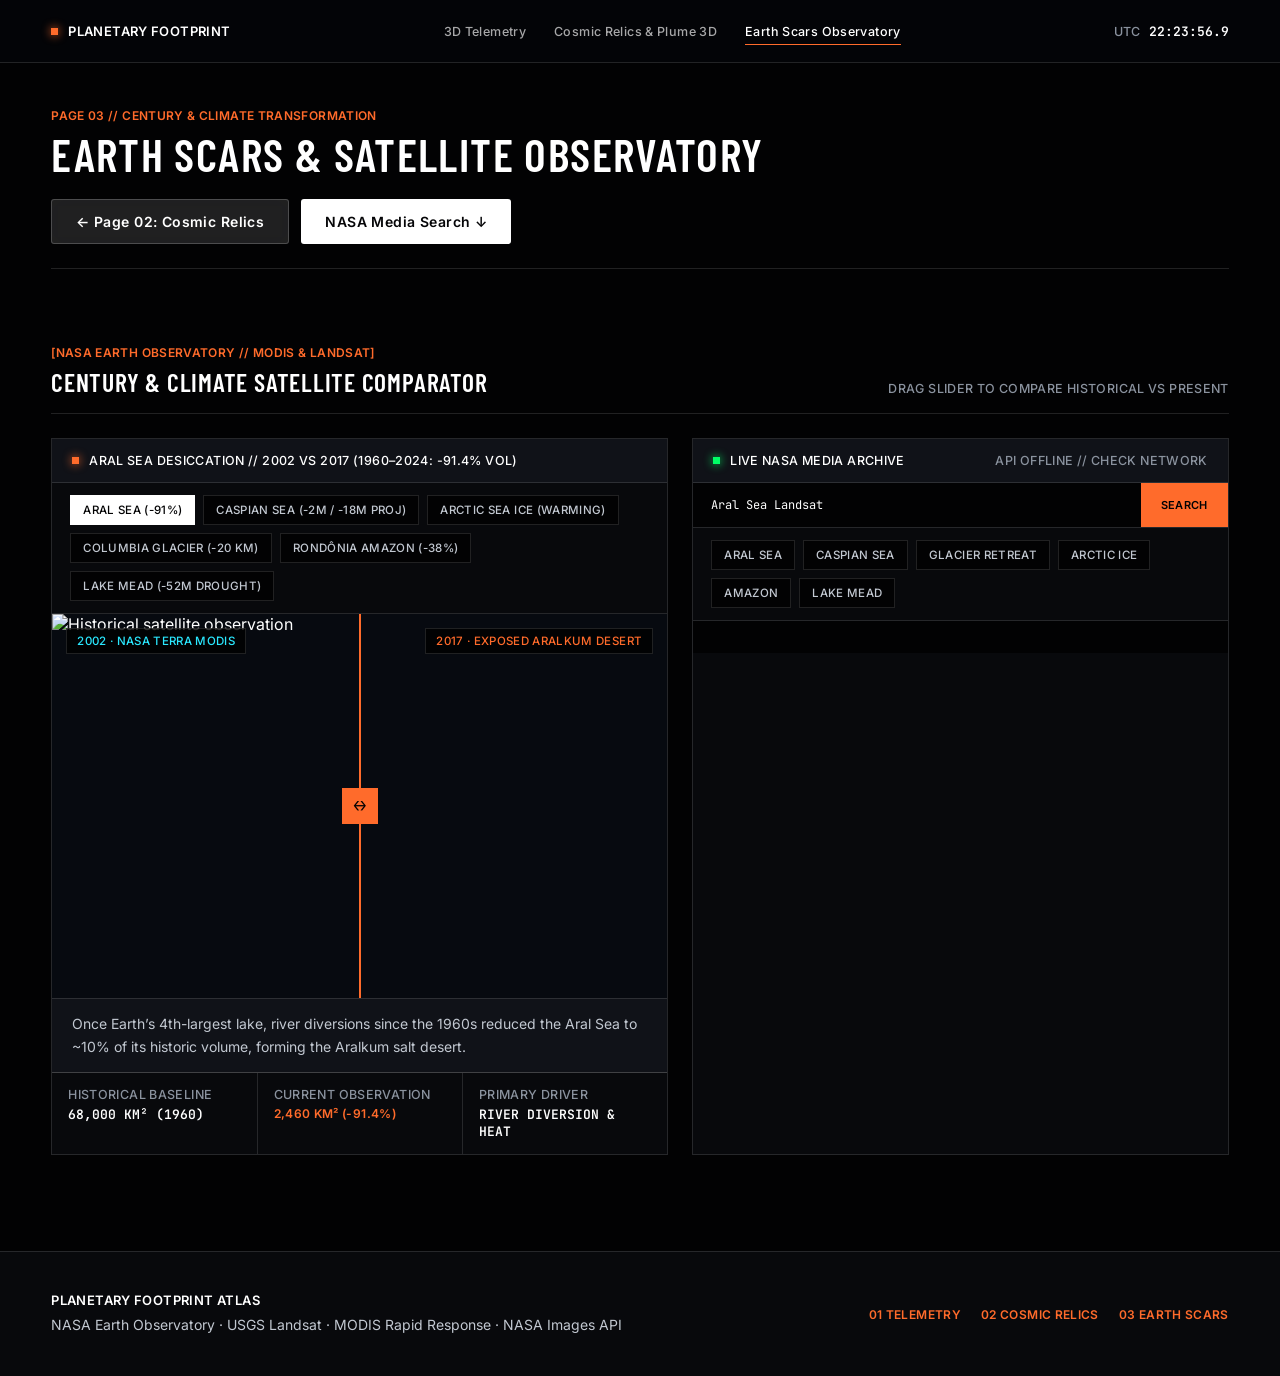
==== commit 1a588c65: "Update observatory.html" ====
--- a/observatory.html
+++ b/observatory.html
@@ -16,11 +16,11 @@
         <span class="sys-code">PLANETARY FOOTPRINT</span>
       </a>
 
-      <nav class="sys-header__nav" aria-label="Site Pages">
-        <a href="index.html" class="sys-nav-link">01 // 3D Telemetry</a>
-        <a href="relics.html" class="sys-nav-link">02 // Cosmic Relics &amp; Plume 3D</a>
-        <a href="observatory.html" class="sys-nav-link active">03 // Earth Scars Observatory</a>
-      </nav>
+    <nav class="sys-header__nav" aria-label="Site Pages">
+      <a href="index.html" class="sys-nav-link">3D Telemetry</a>
+      <a href="relics.html" class="sys-nav-link">Cosmic Relics &amp; Plume 3D</a>
+      <a href="observatory.html" class="sys-nav-link active">Earth Scars Observatory</a>
+    </nav>
 
       <div class="sys-header__clock">
         <span class="mono-dim">UTC</span>
@@ -335,4 +335,4 @@
     })();
   </script>
 </body>
-</html>+</html>
--- a/style.css
+++ b/style.css
@@ -1,27 +1,9 @@
-@font-face {
-  font-family: 'Geist';
-  src: url('https://cdn.jsdelivr.net/npm/geist@1.3.0/dist/fonts/geist-sans/Geist-Regular.woff2') format('woff2');
-  font-weight: 400; font-style: normal; font-display: swap;
-}
-@font-face {
-  font-family: 'Geist';
-  src: url('https://cdn.jsdelivr.net/npm/geist@1.3.0/dist/fonts/geist-sans/Geist-SemiBold.woff2') format('woff2');
-  font-weight: 600; font-style: normal; font-display: swap;
-}
-@font-face {
-  font-family: 'Geist Mono';
-  src: url('https://cdn.jsdelivr.net/npm/geist@1.3.0/dist/fonts/geist-mono/GeistMono-Regular.woff2') format('woff2');
-  font-weight: 400; font-style: normal; font-display: swap;
-}
-@font-face {
-  font-family: 'Geist Mono';
-  src: url('https://cdn.jsdelivr.net/npm/geist@1.3.0/dist/fonts/geist-mono/GeistMono-SemiBold.woff2') format('woff2');
-  font-weight: 600; font-style: normal; font-display: swap;
-}
+@import url('https://fonts.googleapis.com/css2?family=Barlow+Condensed:wght@500;600;700&family=Inter:wght@400;500;600&family=JetBrains+Mono:wght@400;500;600&display=swap');
 
 :root {
-  --font-sans: 'Geist', system-ui, -apple-system, sans-serif;
-  --font-mono: 'Geist Mono', ui-monospace, SFMono-Regular, monospace;
+  --font-display: 'Barlow Condensed', system-ui, sans-serif;
+  --font-sans: 'Inter', system-ui, -apple-system, sans-serif;
+  --font-mono: 'JetBrains Mono', ui-monospace, SFMono-Regular, monospace;
   --bg-void: #020203;
   --bg-panel: #08090c;
   --bg-elevated: #101218;
@@ -29,12 +11,12 @@
   --grid-line: rgba(255, 255, 255, 0.12);
   --grid-line-strong: rgba(255, 255, 255, 0.28);
   --text-white: #ffffff;
-  --text-steel: #b4bac4;
-  --text-dim: #737a86;
-  --sig-orange: #ff4d00;
+  --text-steel: #c2c8d1;
+  --text-dim: #8a929e;
+  --sig-orange: #ff6b2b;
   --sig-green: #00ff66;
-  --sig-red: #ff2a4b;
-  --sig-cyan: #00e5ff;
+  --sig-red: #ff3b5c;
+  --sig-cyan: #2ae8ff;
   --ease-out-expo: cubic-bezier(0.16, 1, 0.3, 1);
 }
 
@@ -71,9 +53,26 @@
 
 /* HERO */
 .hero-stage { position: relative; min-height: 100vh; display: flex; align-items: center; overflow: hidden; background: radial-gradient(circle at 72% 48%, #101622 0%, #020203 70%); }
-#hero-3d-canvas { position: absolute; inset: 0; width: 100%; height: 100%; z-index: 1; }
-.hero-vignette { position: absolute; inset: 0; z-index: 2; pointer-events: none; background: linear-gradient(90deg, rgba(2,2,3,0.86) 0%, rgba(2,2,3,0.42) 48%, rgba(2,2,3,0.08) 100%), linear-gradient(180deg, rgba(2,2,3,0.35) 0%, rgba(2,2,3,0) 30%, rgba(2,2,3,0.92) 100%); }
-.hero-3d-craft { position: absolute; right: 4%; top: 12%; width: min(46vw, 660px); height: min(68vh, 620px); z-index: 3; animation: hero-float 7s ease-in-out infinite; }
+.hero-video {
+  position: absolute;
+  inset: 0;
+  width: 100%;
+  height: 100%;
+  object-fit: cover;
+  object-position: 62% center;
+  z-index: 1;
+  pointer-events: none;
+}
+
+.hero-vignette {
+  position: absolute;
+  inset: 0;
+  z-index: 2;
+  pointer-events: none;
+  background:
+    linear-gradient(90deg, rgba(2, 2, 3, 0.86) 0%, rgba(2, 2, 3, 0.52) 42%, rgba(2, 2, 3, 0.08) 100%),
+    linear-gradient(180deg, rgba(2, 2, 3, 0.45) 0%, rgba(2, 2, 3, 0) 28%, rgba(2, 2, 3, 0.94) 100%);
+}
 .hero-3d-craft model-viewer { width: 100%; height: 100%; background: transparent; --poster-color: transparent; }
 @keyframes hero-float { 0%, 100% { transform: translateY(0px); } 50% { transform: translateY(-12px); } }
 .hero-inner { position: relative; z-index: 4; padding-top: 90px; padding-bottom: 60px; pointer-events: none; }
@@ -234,3 +233,108 @@
   .nssdca-grid, .api-results-grid, .scar-metrics-row { grid-template-columns: 1fr; }
   .iframe-stage, .model-stage { height: 380px; }
 }
+/* SPACEX DISPLAY TITLES + ULTRA-CLEAN INTER UI TEXT */
+.display-title,
+.subhero-title,
+.sector-title,
+.portal-title,
+.nssdca-title {
+  font-family: var(--font-display);
+  font-weight: 600;
+  text-transform: uppercase;
+  letter-spacing: 0.03em;
+}
+
+.display-title {
+  font-size: clamp(3.4rem, 6.4vw, 5.8rem);
+  line-height: 0.96;
+}
+
+/* Switch small UI text, buttons & orange labels from harsh monospace to smooth Inter */
+.sys-code,
+.sys-nav-link,
+.hero-strip__brand,
+.hero-strip__val,
+.sector-index,
+.toolbar-title,
+.toolbar-ext,
+.preset-btn,
+.filter-btn,
+.micro-action,
+.btn-industrial,
+.btn-cinema,
+.viewport-footer,
+.portal-arrow,
+.sys-footer__links,
+.mono-dim,
+.mono-orange,
+.cell-index,
+.verdict-title,
+.nssdca-id-badge,
+.nssdca-domain-tag,
+.nssdca-resting,
+.nssdca-meta-cell,
+.nssdca-meta-cell span,
+.scar-tag,
+.precedent-badge,
+.api-item-meta,
+.artemis-pin {
+  font-family: var(--font-sans);
+  letter-spacing: 0.03em;
+}
+
+/* Make small texts & orange accents slightly larger and easier to read */
+.sector-index,
+.portal-arrow,
+.sys-footer__links,
+.toolbar-ext,
+.mono-orange,
+.cell-index {
+  font-size: 12px;
+  font-weight: 600;
+  color: var(--sig-orange);
+}
+
+.sys-nav-link,
+.viewport-footer,
+.toolbar-title,
+.filter-btn,
+.mono-dim {
+  font-size: 12.5px;
+  font-weight: 500;
+}
+
+.preset-btn,
+.micro-action,
+.nssdca-id-badge,
+.nssdca-domain-tag,
+.nssdca-resting,
+.nssdca-meta-cell,
+.scar-tag,
+.api-item-meta {
+  font-size: 11.5px;
+  font-weight: 500;
+}
+
+.nssdca-meta-cell span {
+  font-size: 10.5px;
+  font-weight: 600;
+}
+
+.nssdca-desc,
+.portal-desc,
+.footer-note,
+.scar-context-bar,
+.hud-historical-copy,
+.verdict-text {
+  font-size: 14px;
+  line-height: 1.6;
+}
+
+/* Keep monospace strictly for live ticking clock & tabular telemetry numbers */
+.sys-header__clock,
+#utc-readout,
+#live-voyager-au {
+  font-family: var(--font-mono);
+  font-variant-numeric: tabular-nums;
+}
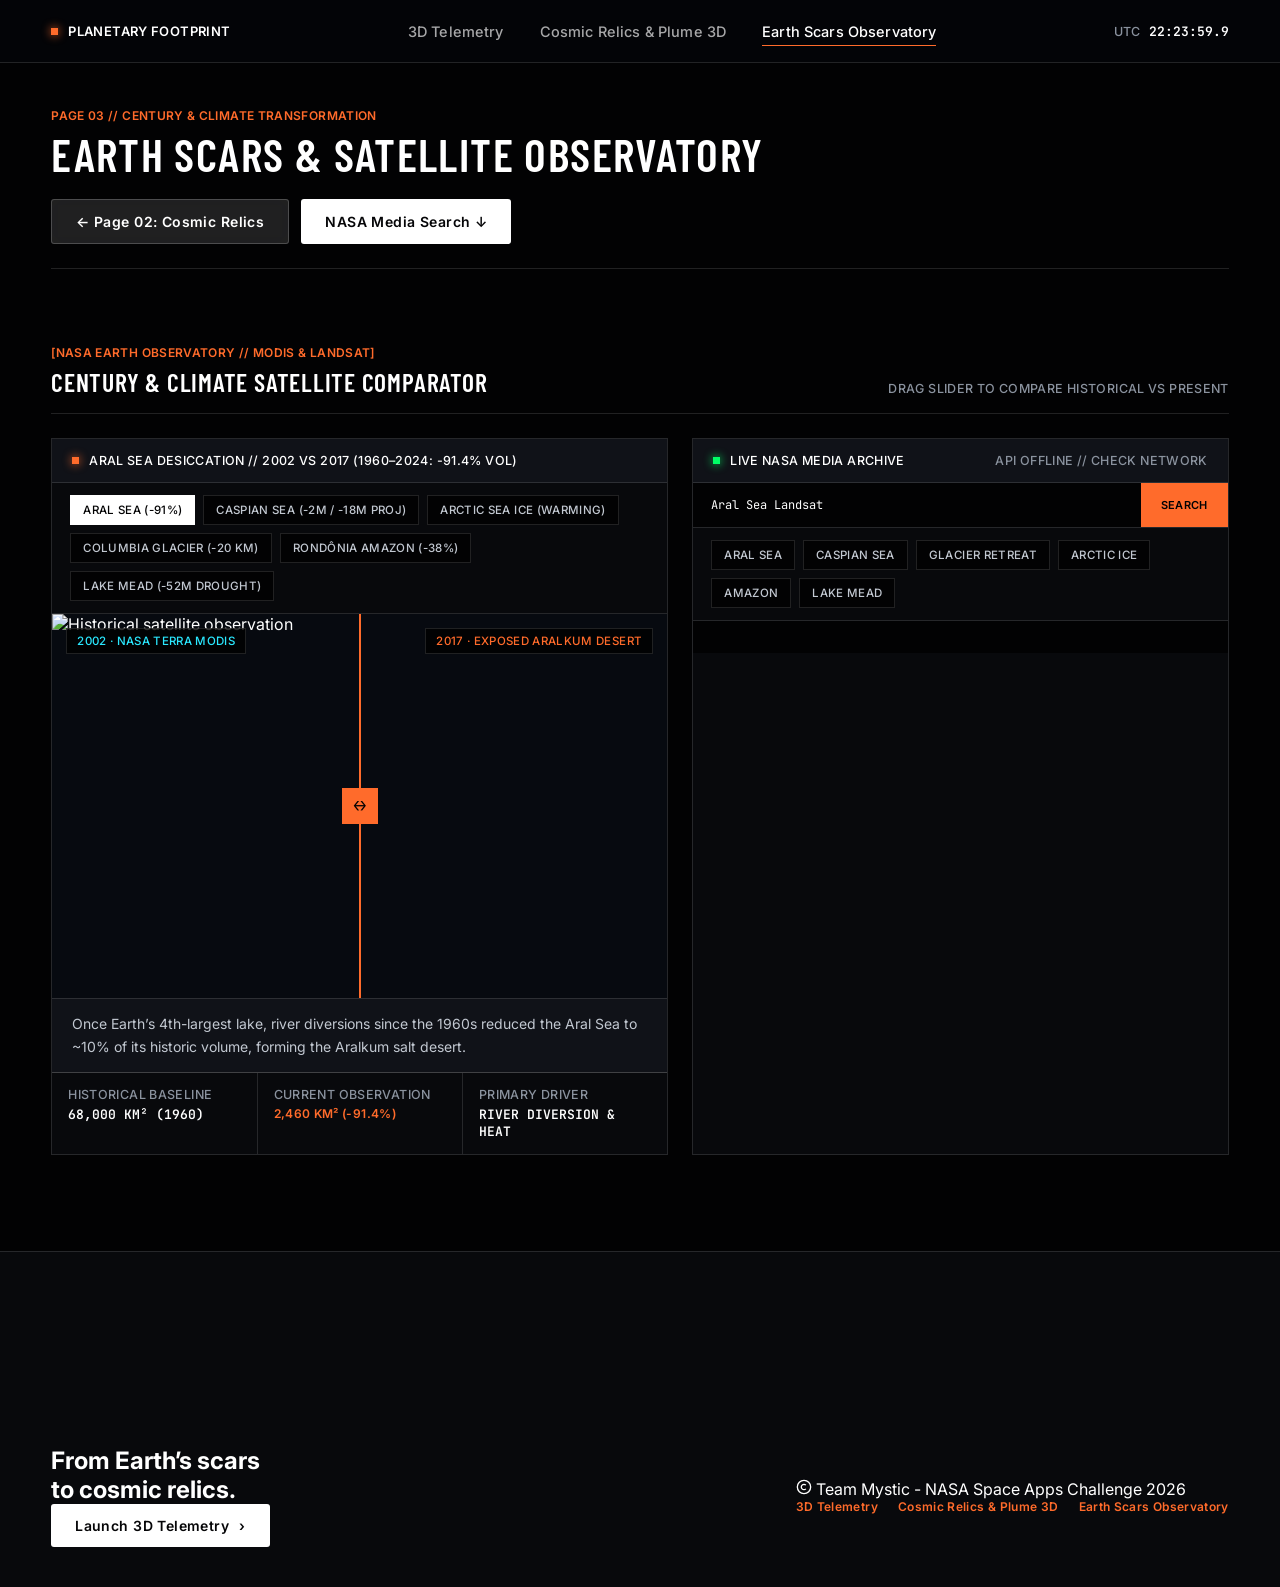
==== commit af0fb486: "Update observatory.html" ====
--- a/observatory.html
+++ b/observatory.html
@@ -143,16 +143,34 @@
     </section>
   </main>
 
-  <footer class="sys-footer">
+<footer class="sys-footer">
+    <canvas class="footer-glitter-canvas" aria-hidden="true"></canvas>
+    <div class="footer-vignette" aria-hidden="true"></div>
+
     <div class="page-container sys-footer__inner">
-      <div class="sys-footer__cell">
-        <div class="sys-code">PLANETARY FOOTPRINT ATLAS</div>
-        <p class="footer-note">NASA Earth Observatory · USGS Landsat · MODIS Rapid Response · NASA Images API</p>
-      </div>
-      <div class="sys-footer__links">
-        <a href="index.html">01 TELEMETRY</a>
-        <a href="relics.html">02 COSMIC RELICS</a>
-        <a href="observatory.html">03 EARTH SCARS</a>
+      <div class="footer-hero-row">
+        <div class="footer-brand-block">
+          <h2 class="footer-headline">From Earth’s scars<br />to cosmic relics.</h2>
+          <a href="index.html#sector-eyes" class="btn-cinema btn-cinema--primary footer-cta">
+            Launch 3D Telemetry <span aria-hidden="true">&rsaquo;</span>
+          </a>
+        </div>
+      </div>
+
+      <div class="footer-bottom-bar">
+        <p class="footer-copyright">
+          <svg class="copyright-logo" viewBox="0 0 24 24" width="16" height="16" fill="none" stroke="currentColor" stroke-width="2" aria-hidden="true">
+            <circle cx="12" cy="12" r="10"></circle>
+            <path d="M14.8 9.2a4 4 0 1 0 0 5.6"></path>
+          </svg>
+          <span>Team Mystic - NASA Space Apps Challenge 2026</span>
+        </p>
+
+        <nav class="sys-footer__links" aria-label="Footer Navigation">
+          <a href="index.html">3D Telemetry</a>
+          <a href="relics.html">Cosmic Relics &amp; Plume 3D</a>
+          <a href="observatory.html">Earth Scars Observatory</a>
+        </nav>
       </div>
     </div>
   </footer>
--- a/style.css
+++ b/style.css
@@ -338,3 +338,57 @@
   font-family: var(--font-mono);
   font-variant-numeric: tabular-nums;
 }
+/* LARGER CLEAN NAV LINKS + HOVER MISSION VIDEO ON RELIC CARDS */
+.sys-header__nav {
+  gap: 36px;
+}
+
+.sys-nav-link {
+  font-family: var(--font-sans);
+  font-size: 14.5px;
+  font-weight: 500;
+  letter-spacing: 0.01em;
+}
+
+.nssdca-hover-video {
+  position: absolute;
+  inset: 0;
+  width: 100%;
+  height: 100%;
+  object-fit: cover;
+  opacity: 0;
+  z-index: 1;
+  pointer-events: none;
+  transition: opacity 0.35s ease;
+}
+
+.nssdca-hover-video.is-playing {
+  opacity: 1;
+}
+
+.nssdca-media-overlay {
+  z-index: 2;
+}
+
+.nssdca-video-pill {
+  position: absolute;
+  right: 12px;
+  bottom: 10px;
+  z-index: 3;
+  padding: 4px 9px;
+  font-family: var(--font-sans);
+  font-size: 10.5px;
+  font-weight: 600;
+  letter-spacing: 0.04em;
+  color: rgba(255, 255, 255, 0.88);
+  background: rgba(0, 0, 0, 0.72);
+  border: 1px solid rgba(255, 255, 255, 0.18);
+  backdrop-filter: blur(6px);
+  pointer-events: none;
+  transition: border-color 0.2s ease, color 0.2s ease;
+}
+
+.nssdca-card:hover .nssdca-video-pill {
+  border-color: var(--sig-orange);
+  color: #ffffff;
+}
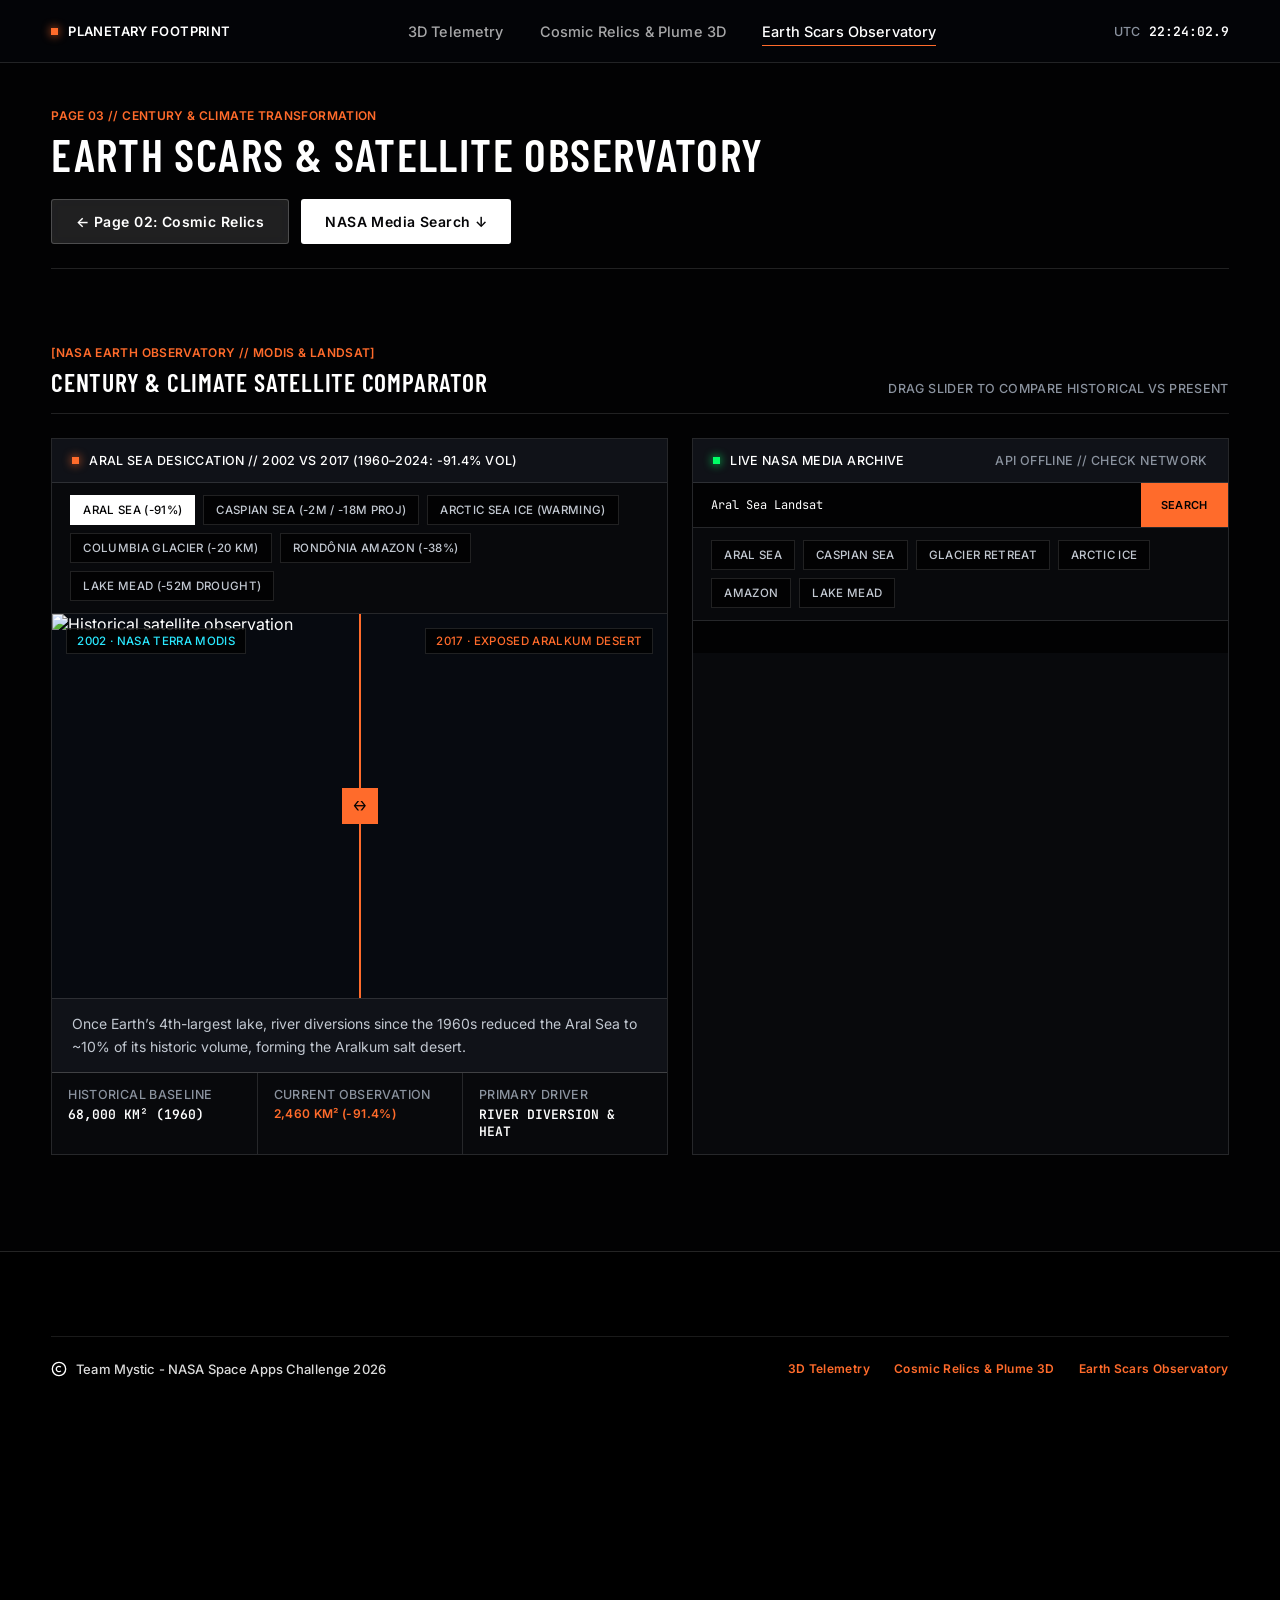
==== commit 6149fcf5: "Update observatory.html" ====
--- a/observatory.html
+++ b/observatory.html
@@ -148,15 +148,6 @@
     <div class="footer-vignette" aria-hidden="true"></div>
 
     <div class="page-container sys-footer__inner">
-      <div class="footer-hero-row">
-        <div class="footer-brand-block">
-          <h2 class="footer-headline">From Earth’s scars<br />to cosmic relics.</h2>
-          <a href="index.html#sector-eyes" class="btn-cinema btn-cinema--primary footer-cta">
-            Launch 3D Telemetry <span aria-hidden="true">&rsaquo;</span>
-          </a>
-        </div>
-      </div>
-
       <div class="footer-bottom-bar">
         <p class="footer-copyright">
           <svg class="copyright-logo" viewBox="0 0 24 24" width="16" height="16" fill="none" stroke="currentColor" stroke-width="2" aria-hidden="true">
--- a/style.css
+++ b/style.css
@@ -216,11 +216,104 @@
 .api-item-title { font-size: 12px; font-weight: 600; color: var(--text-white); line-height: 1.4; }
 .api-item-meta { font-family: var(--font-mono); font-size: 10px; color: var(--sig-orange); }
 
-/* FOOTER */
-.sys-footer { border-top: 1px solid var(--grid-line); background-color: var(--bg-panel); padding: 40px 0; }
-.sys-footer__inner { display: flex; flex-wrap: wrap; justify-content: space-between; align-items: center; gap: 24px; }
-.footer-note { font-size: 13px; color: var(--text-steel); margin-top: 6px; }
-.sys-footer__links { display: flex; flex-wrap: wrap; gap: 20px; font-family: var(--font-mono); font-size: 11px; font-weight: 600; color: var(--sig-orange); }
+/* ============================================================================
+   TERAFAB-STYLE GLITTERING BLACK & WHITE FOOTER (ALL PAGES)
+   ============================================================================ */
+.sys-footer {
+  position: relative;
+  overflow: hidden;
+  background-color: #000000;
+  border-top: 1px solid rgba(255, 255, 255, 0.14);
+  padding: 84px 0 42px;
+  min-height: 360px;
+  display: flex;
+  align-items: stretch;
+}
+
+.footer-glitter-canvas {
+  position: absolute;
+  inset: 0;
+  width: 100%;
+  height: 100%;
+  z-index: 1;
+  pointer-events: none;
+}
+
+.footer-vignette {
+  position: absolute;
+  inset: 0;
+  z-index: 2;
+  pointer-events: none;
+  background: radial-gradient(circle at 12% 55%, rgba(0, 0, 0, 0.92) 0%, rgba(0, 0, 0, 0.55) 45%, rgba(0, 0, 0, 0.08) 100%);
+}
+
+.sys-footer__inner {
+  position: relative;
+  z-index: 3;
+  display: flex;
+  flex-direction: column;
+  justify-content: space-between;
+  gap: 64px;
+}
+
+.footer-headline {
+  font-family: var(--font-sans);
+  font-size: clamp(2.1rem, 3.6vw, 3.2rem);
+  font-weight: 400;
+  line-height: 1.08;
+  letter-spacing: -0.03em;
+  color: #ffffff;
+  margin-bottom: 24px;
+}
+
+.footer-cta {
+  padding: 11px 22px;
+  font-size: 13.5px;
+}
+
+.footer-bottom-bar {
+  display: flex;
+  flex-wrap: wrap;
+  justify-content: space-between;
+  align-items: center;
+  gap: 20px;
+  padding-top: 24px;
+  border-top: 1px solid rgba(255, 255, 255, 0.1);
+}
+
+.footer-copyright {
+  display: inline-flex;
+  align-items: center;
+  gap: 9px;
+  font-family: var(--font-sans);
+  font-size: 13px;
+  font-weight: 500;
+  color: rgba(255, 255, 255, 0.86);
+  letter-spacing: 0.01em;
+}
+
+.copyright-logo {
+  flex-shrink: 0;
+  color: #ffffff;
+}
+
+.sys-footer__links {
+  display: flex;
+  flex-wrap: wrap;
+  gap: 24px;
+  font-family: var(--font-sans);
+  font-size: 13px;
+  font-weight: 500;
+  color: rgba(255, 255, 255, 0.62);
+}
+
+.sys-footer__links a {
+  transition: color 0.2s ease;
+}
+
+.sys-footer__links a:hover {
+  color: #ffffff;
+}
 
 @media (max-width: 1180px) {
   .hero-3d-craft { width: min(50vw, 480px); opacity: 0.72; }
